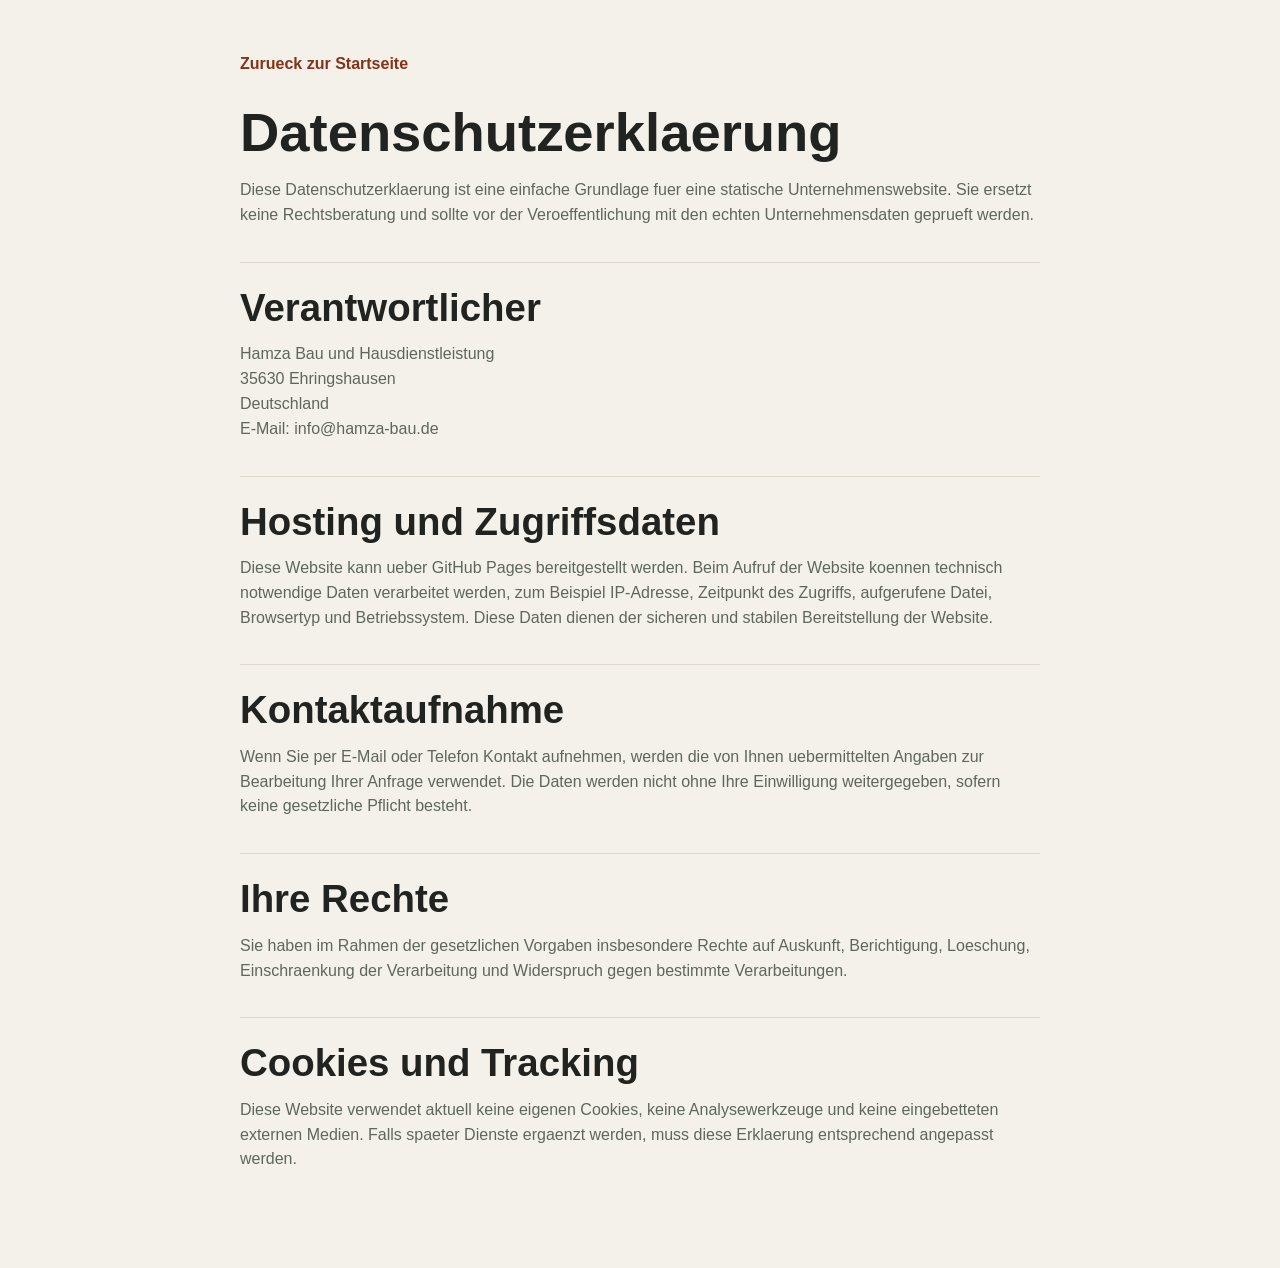
==== datenschutz.html @ 0fa2b040 "Build Hamza Bau website" ====
<!doctype html>
<html lang="de">
  <head>
    <meta charset="utf-8">
    <meta name="viewport" content="width=device-width, initial-scale=1">
    <title>Datenschutz | Hamza Bau und Hausdienstleistung</title>
    <link rel="stylesheet" href="styles.css">
  </head>
  <body>
    <main class="legal-page">
      <a class="back-link" href="index.html">Zurueck zur Startseite</a>
      <h1>Datenschutzerklaerung</h1>
      <p>
        Diese Datenschutzerklaerung ist eine einfache Grundlage fuer eine statische Unternehmenswebsite. Sie ersetzt
        keine Rechtsberatung und sollte vor der Veroeffentlichung mit den echten Unternehmensdaten geprueft werden.
      </p>

      <section>
        <h2>Verantwortlicher</h2>
        <p>
          Hamza Bau und Hausdienstleistung<br>
          35630 Ehringshausen<br>
          Deutschland<br>
          E-Mail: info@hamza-bau.de
        </p>
      </section>

      <section>
        <h2>Hosting und Zugriffsdaten</h2>
        <p>
          Diese Website kann ueber GitHub Pages bereitgestellt werden. Beim Aufruf der Website koennen technisch
          notwendige Daten verarbeitet werden, zum Beispiel IP-Adresse, Zeitpunkt des Zugriffs, aufgerufene Datei,
          Browsertyp und Betriebssystem. Diese Daten dienen der sicheren und stabilen Bereitstellung der Website.
        </p>
      </section>

      <section>
        <h2>Kontaktaufnahme</h2>
        <p>
          Wenn Sie per E-Mail oder Telefon Kontakt aufnehmen, werden die von Ihnen uebermittelten Angaben zur Bearbeitung
          Ihrer Anfrage verwendet. Die Daten werden nicht ohne Ihre Einwilligung weitergegeben, sofern keine gesetzliche
          Pflicht besteht.
        </p>
      </section>

      <section>
        <h2>Ihre Rechte</h2>
        <p>
          Sie haben im Rahmen der gesetzlichen Vorgaben insbesondere Rechte auf Auskunft, Berichtigung, Loeschung,
          Einschraenkung der Verarbeitung und Widerspruch gegen bestimmte Verarbeitungen.
        </p>
      </section>

      <section>
        <h2>Cookies und Tracking</h2>
        <p>
          Diese Website verwendet aktuell keine eigenen Cookies, keine Analysewerkzeuge und keine eingebetteten externen
          Medien. Falls spaeter Dienste ergaenzt werden, muss diese Erklaerung entsprechend angepasst werden.
        </p>
      </section>
    </main>
  </body>
</html>
---- styles.css ----
:root {
  color-scheme: light;
  --bg: #f4f1ea;
  --surface: #ffffff;
  --ink: #20231f;
  --muted: #5f665e;
  --line: #ddd7cc;
  --accent: #c1502e;
  --accent-dark: #853218;
  --forest: #2f5d50;
  --steel: #33424a;
  --sand: #e7dcc9;
  --shadow: 0 18px 44px rgba(32, 35, 31, 0.14);
}

* {
  box-sizing: border-box;
}

html {
  scroll-behavior: smooth;
}

body {
  margin: 0;
  background: var(--bg);
  color: var(--ink);
  font-family: Arial, Helvetica, sans-serif;
  line-height: 1.55;
}

a {
  color: inherit;
}

.topbar {
  position: sticky;
  top: 0;
  z-index: 10;
  display: flex;
  align-items: center;
  justify-content: space-between;
  gap: 24px;
  padding: 14px clamp(18px, 4vw, 56px);
  background: rgba(244, 241, 234, 0.94);
  border-bottom: 1px solid var(--line);
  backdrop-filter: blur(14px);
}

.brand {
  display: inline-flex;
  align-items: center;
  gap: 10px;
  font-weight: 800;
  text-decoration: none;
}

.brand-mark {
  display: inline-grid;
  width: 38px;
  height: 38px;
  place-items: center;
  border-radius: 8px;
  background: var(--steel);
  color: white;
  font-size: 0.86rem;
  letter-spacing: 0;
}

.nav {
  display: flex;
  flex-wrap: wrap;
  justify-content: flex-end;
  gap: 18px;
  color: var(--muted);
  font-size: 0.95rem;
}

.nav a,
.footer-links a,
.back-link {
  text-decoration: none;
}

.nav a:hover,
.footer-links a:hover,
.back-link:hover {
  color: var(--accent-dark);
}

.hero {
  position: relative;
  min-height: 78vh;
  display: grid;
  align-items: center;
  overflow: hidden;
  border-bottom: 1px solid var(--line);
}

.hero-image {
  position: absolute;
  inset: 0;
  width: 100%;
  height: 100%;
  object-fit: cover;
}

.hero::after {
  content: "";
  position: absolute;
  inset: 0;
  background:
    linear-gradient(90deg, rgba(244, 241, 234, 0.97) 0%, rgba(244, 241, 234, 0.86) 42%, rgba(244, 241, 234, 0.14) 100%),
    linear-gradient(0deg, rgba(32, 35, 31, 0.16), rgba(32, 35, 31, 0.02));
}

.hero-panel {
  position: relative;
  z-index: 1;
  width: min(720px, calc(100% - 36px));
  margin-left: clamp(18px, 6vw, 76px);
  padding: 48px 0;
}

.eyebrow {
  margin: 0 0 10px;
  color: var(--accent-dark);
  font-size: 0.78rem;
  font-weight: 800;
  letter-spacing: 0;
  text-transform: uppercase;
}

h1,
h2,
h3,
p {
  margin-top: 0;
}

h1 {
  margin-bottom: 18px;
  max-width: 11ch;
  font-size: clamp(2.55rem, 7vw, 5.15rem);
  line-height: 0.98;
  letter-spacing: 0;
}

h2 {
  margin-bottom: 14px;
  font-size: clamp(1.75rem, 3vw, 2.75rem);
  line-height: 1.08;
  letter-spacing: 0;
}

h3 {
  margin-bottom: 12px;
  font-size: 1.22rem;
  line-height: 1.2;
  letter-spacing: 0;
}

.hero-copy {
  max-width: 62ch;
  color: #3d453f;
  font-size: 1.08rem;
}

.hero-actions {
  display: flex;
  flex-wrap: wrap;
  gap: 12px;
  margin-top: 26px;
}

.button {
  display: inline-flex;
  align-items: center;
  justify-content: center;
  min-height: 46px;
  padding: 0 18px;
  border: 1px solid var(--steel);
  border-radius: 8px;
  font-weight: 800;
  text-decoration: none;
}

.button.primary {
  background: var(--steel);
  color: white;
}

.button.secondary {
  background: rgba(255, 255, 255, 0.74);
}

.button:hover {
  transform: translateY(-1px);
}

.trust-strip {
  display: grid;
  grid-template-columns: repeat(4, minmax(0, 1fr));
  gap: 1px;
  background: var(--line);
  border-bottom: 1px solid var(--line);
}

.trust-strip span {
  min-height: 70px;
  display: grid;
  place-items: center;
  padding: 14px;
  background: var(--surface);
  color: var(--steel);
  font-weight: 800;
  text-align: center;
}

.section {
  width: min(1120px, calc(100% - 36px));
  margin: 0 auto;
  padding: clamp(54px, 8vw, 92px) 0;
}

.intro {
  display: grid;
  grid-template-columns: minmax(0, 0.9fr) minmax(280px, 1fr);
  gap: clamp(24px, 6vw, 72px);
  align-items: start;
}

.intro > p,
.service-card p,
.local-box p,
.contact-content p,
.legal-page p,
.legal-page li {
  color: var(--muted);
}

.section-heading {
  margin-bottom: 26px;
}

.service-grid {
  display: grid;
  grid-template-columns: repeat(4, minmax(0, 1fr));
  gap: 16px;
}

.service-card {
  min-height: 310px;
  display: flex;
  flex-direction: column;
  padding: 24px;
  background: var(--surface);
  border: 1px solid var(--line);
  border-radius: 8px;
  box-shadow: 0 10px 24px rgba(32, 35, 31, 0.07);
}

.service-icon {
  width: 42px;
  height: 42px;
  display: inline-grid;
  place-items: center;
  margin-bottom: 22px;
  border-radius: 8px;
  background: #edf3ef;
  color: var(--forest);
  font-weight: 800;
}

.band {
  background: var(--steel);
  color: white;
}

.band-content {
  width: min(1120px, calc(100% - 36px));
  margin: 0 auto;
  padding: clamp(54px, 8vw, 92px) 0;
}

.band .eyebrow {
  color: #f0b49d;
}

.process-list {
  display: grid;
  grid-template-columns: repeat(3, minmax(0, 1fr));
  gap: 14px;
  margin-top: 26px;
}

.process-list article {
  min-height: 170px;
  padding: 22px;
  border: 1px solid rgba(255, 255, 255, 0.18);
  border-radius: 8px;
  background: rgba(255, 255, 255, 0.06);
}

.process-list p {
  margin: 10px 0 0;
  color: rgba(255, 255, 255, 0.78);
}

.locality {
  padding-bottom: clamp(36px, 6vw, 70px);
}

.local-box {
  padding: clamp(26px, 5vw, 46px);
  background: var(--sand);
  border: 1px solid #d4c4ad;
  border-radius: 8px;
}

.local-box p {
  max-width: 78ch;
  margin-bottom: 0;
}

.contact-section {
  background: #fbfaf6;
  border-top: 1px solid var(--line);
}

.contact-content {
  width: min(1120px, calc(100% - 36px));
  margin: 0 auto;
  padding: clamp(54px, 8vw, 92px) 0;
  display: grid;
  grid-template-columns: minmax(0, 1fr) minmax(300px, 420px);
  gap: clamp(26px, 6vw, 76px);
  align-items: start;
}

.contact-card {
  padding: 24px;
  background: var(--surface);
  border: 1px solid var(--line);
  border-radius: 8px;
  box-shadow: var(--shadow);
}

.contact-card p {
  margin-bottom: 12px;
}

.contact-card .button {
  width: 100%;
  margin-top: 10px;
}

.footer {
  display: flex;
  align-items: center;
  justify-content: space-between;
  gap: 20px;
  padding: 28px clamp(18px, 4vw, 56px);
  border-top: 1px solid var(--line);
  color: var(--muted);
}

.footer p {
  margin: 0;
}

.footer-links {
  display: flex;
  gap: 16px;
}

.legal-page {
  width: min(800px, calc(100% - 36px));
  margin: 0 auto;
  padding: 52px 0 80px;
}

.legal-page h1 {
  max-width: none;
  margin-top: 28px;
  font-size: clamp(2.2rem, 6vw, 3.4rem);
  line-height: 1.02;
}

.legal-page section {
  margin-top: 34px;
  padding-top: 24px;
  border-top: 1px solid var(--line);
}

.legal-page ul {
  padding-left: 20px;
}

.back-link {
  color: var(--accent-dark);
  font-weight: 800;
}

@media (max-width: 980px) {
  .service-grid {
    grid-template-columns: repeat(2, minmax(0, 1fr));
  }
}

@media (max-width: 820px) {
  .topbar {
    align-items: flex-start;
    flex-direction: column;
  }

  .nav {
    justify-content: flex-start;
  }

  .hero {
    min-height: 78vh;
  }

  .hero::after {
    background:
      linear-gradient(180deg, rgba(244, 241, 234, 0.98) 0%, rgba(244, 241, 234, 0.9) 58%, rgba(244, 241, 234, 0.28) 100%),
      linear-gradient(0deg, rgba(32, 35, 31, 0.18), rgba(32, 35, 31, 0.02));
  }

  h1 {
    max-width: 12ch;
  }

  .intro,
  .process-list,
  .contact-content {
    grid-template-columns: 1fr;
  }

  .trust-strip {
    grid-template-columns: repeat(2, minmax(0, 1fr));
  }

  .footer {
    align-items: flex-start;
    flex-direction: column;
  }
}

@media (max-width: 560px) {
  .service-grid,
  .trust-strip {
    grid-template-columns: 1fr;
  }

  .button {
    width: 100%;
  }

  .hero-panel {
    width: min(100% - 28px, 720px);
    margin-left: 14px;
  }
}
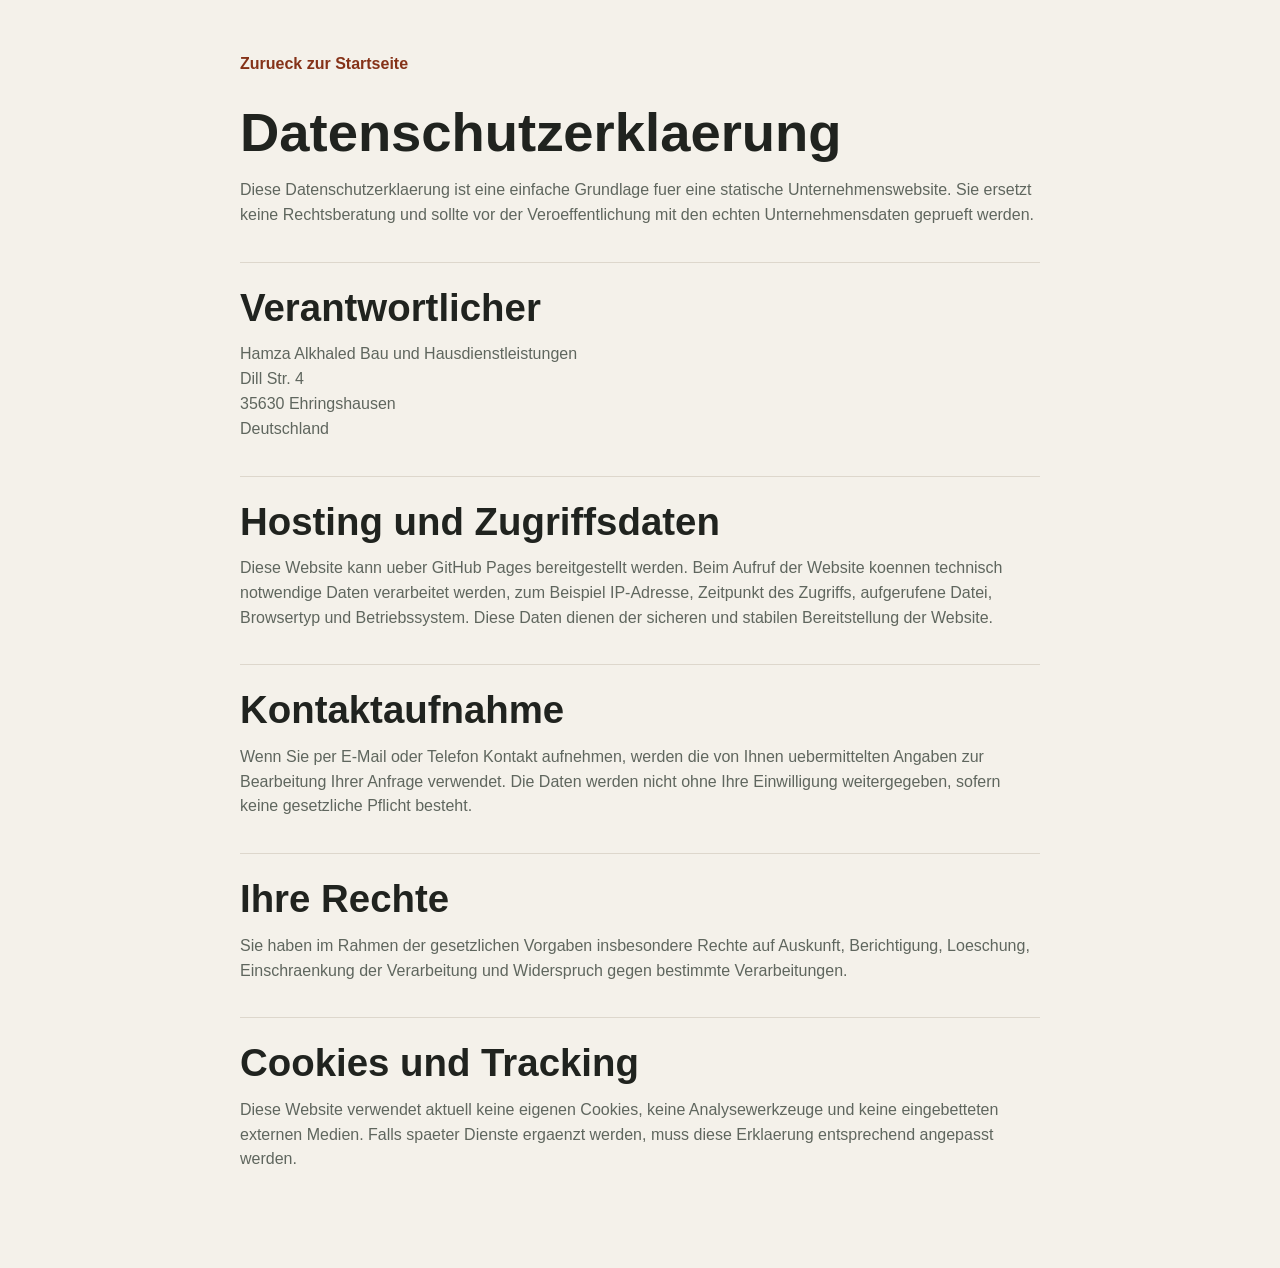
==== commit 0fce6c96: "Professionalize company website content" ====
--- a/datenschutz.html
+++ b/datenschutz.html
@@ -3,7 +3,7 @@
   <head>
     <meta charset="utf-8">
     <meta name="viewport" content="width=device-width, initial-scale=1">
-    <title>Datenschutz | Hamza Bau und Hausdienstleistung</title>
+    <title>Datenschutz | Hamza Alkhaled Bau und Hausdienstleistungen</title>
     <link rel="stylesheet" href="styles.css">
   </head>
   <body>
@@ -18,10 +18,10 @@
       <section>
         <h2>Verantwortlicher</h2>
         <p>
-          Hamza Bau und Hausdienstleistung<br>
+          Hamza Alkhaled Bau und Hausdienstleistungen<br>
+          Dill Str. 4<br>
           35630 Ehringshausen<br>
-          Deutschland<br>
-          E-Mail: info@hamza-bau.de
+          Deutschland
         </p>
       </section>
 
--- a/styles.css
+++ b/styles.css
@@ -231,6 +231,7 @@
 }
 
 .intro > p,
+.intro-copy p,
 .service-card p,
 .local-box p,
 .contact-content p,
@@ -239,6 +240,26 @@
   color: var(--muted);
 }
 
+.intro-copy p {
+  margin-bottom: 20px;
+}
+
+.proof-list {
+  display: flex;
+  flex-wrap: wrap;
+  gap: 8px;
+}
+
+.proof-list span {
+  padding: 7px 10px;
+  border: 1px solid var(--line);
+  border-radius: 8px;
+  background: var(--surface);
+  color: var(--steel);
+  font-size: 0.9rem;
+  font-weight: 800;
+}
+
 .section-heading {
   margin-bottom: 26px;
 }
@@ -283,15 +304,26 @@
   padding: clamp(54px, 8vw, 92px) 0;
 }
 
+.split-band {
+  display: grid;
+  grid-template-columns: minmax(0, 0.85fr) minmax(360px, 1.15fr);
+  gap: clamp(28px, 6vw, 72px);
+  align-items: start;
+}
+
 .band .eyebrow {
   color: #f0b49d;
 }
 
+.band-copy {
+  max-width: 58ch;
+  color: rgba(255, 255, 255, 0.78);
+}
+
 .process-list {
   display: grid;
   grid-template-columns: repeat(3, minmax(0, 1fr));
   gap: 14px;
-  margin-top: 26px;
 }
 
 .process-list article {
@@ -307,6 +339,43 @@
   color: rgba(255, 255, 255, 0.78);
 }
 
+.info-section {
+  padding-bottom: clamp(36px, 6vw, 70px);
+}
+
+.info-grid {
+  display: grid;
+  grid-template-columns: repeat(3, minmax(0, 1fr));
+  gap: 16px;
+}
+
+.hours-card,
+.notice-card {
+  min-height: 220px;
+  padding: 24px;
+  background: var(--surface);
+  border: 1px solid var(--line);
+  border-radius: 8px;
+  box-shadow: 0 10px 24px rgba(32, 35, 31, 0.07);
+}
+
+.notice-card {
+  background: #f2eee5;
+  border-color: #d4c4ad;
+}
+
+.hours-time {
+  margin-bottom: 14px;
+  color: var(--accent-dark);
+  font-size: 1.45rem;
+  font-weight: 800;
+}
+
+.hours-card p,
+.notice-card p {
+  color: var(--muted);
+}
+
 .locality {
   padding-bottom: clamp(36px, 6vw, 70px);
 }
@@ -348,6 +417,16 @@
 
 .contact-card p {
   margin-bottom: 12px;
+}
+
+.contact-divider {
+  height: 1px;
+  margin: 18px 0;
+  background: var(--line);
+}
+
+.small-note {
+  font-size: 0.93rem;
 }
 
 .contact-card .button {
@@ -433,7 +512,9 @@
   }
 
   .intro,
+  .split-band,
   .process-list,
+  .info-grid,
   .contact-content {
     grid-template-columns: 1fr;
   }
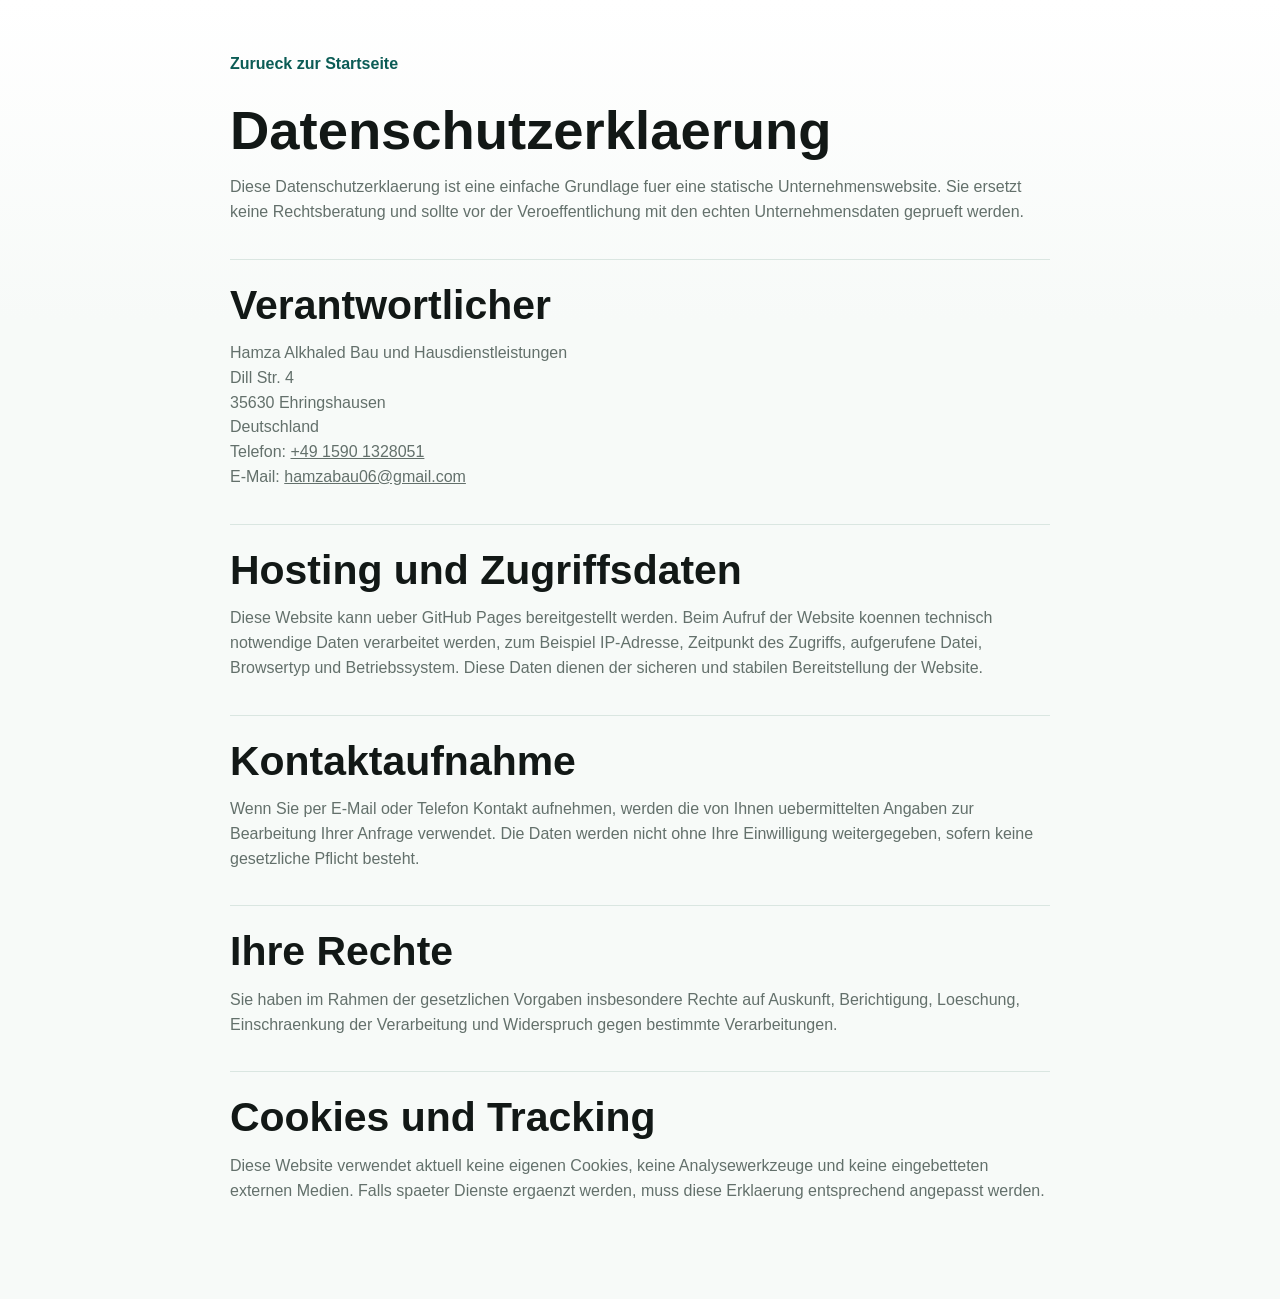
==== commit 3e7108bb: "Kontaktdaten auf Website ergaenzen" ====
--- a/datenschutz.html
+++ b/datenschutz.html
@@ -21,7 +21,9 @@
           Hamza Alkhaled Bau und Hausdienstleistungen<br>
           Dill Str. 4<br>
           35630 Ehringshausen<br>
-          Deutschland
+          Deutschland<br>
+          Telefon: <a href="tel:+4915901328051">+49 1590 1328051</a><br>
+          E-Mail: <a href="mailto:hamzabau06@gmail.com">hamzabau06@gmail.com</a>
         </p>
       </section>
 
--- a/styles.css
+++ b/styles.css
@@ -1,16 +1,18 @@
 :root {
   color-scheme: light;
-  --bg: #f4f1ea;
+  --bg: #f7faf8;
   --surface: #ffffff;
-  --ink: #20231f;
-  --muted: #5f665e;
-  --line: #ddd7cc;
-  --accent: #c1502e;
-  --accent-dark: #853218;
-  --forest: #2f5d50;
-  --steel: #33424a;
-  --sand: #e7dcc9;
-  --shadow: 0 18px 44px rgba(32, 35, 31, 0.14);
+  --soft: #eaf4ef;
+  --ink: #121816;
+  --muted: #63706b;
+  --line: #dae6e1;
+  --deep: #102f2a;
+  --teal: #0f766e;
+  --teal-dark: #0b5c55;
+  --gold: #e4a11b;
+  --gold-soft: #fff4d6;
+  --steel: #274c77;
+  --shadow: 0 20px 52px rgba(18, 24, 22, 0.13);
 }
 
 * {
@@ -23,10 +25,23 @@
 
 body {
   margin: 0;
-  background: var(--bg);
+  background:
+    linear-gradient(180deg, #ffffff 0%, var(--bg) 320px),
+    var(--bg);
   color: var(--ink);
-  font-family: Arial, Helvetica, sans-serif;
+  font-family: "Segoe UI", Arial, Helvetica, sans-serif;
   line-height: 1.55;
+}
+
+body.site-maintenance {
+  min-height: 100vh;
+  overflow: hidden;
+}
+
+body.site-maintenance .topbar,
+body.site-maintenance main,
+body.site-maintenance .footer {
+  display: none;
 }
 
 a {
@@ -41,60 +56,56 @@
   align-items: center;
   justify-content: space-between;
   gap: 24px;
-  padding: 14px clamp(18px, 4vw, 56px);
-  background: rgba(244, 241, 234, 0.94);
+  padding: 12px clamp(18px, 4vw, 58px);
+  background: rgba(255, 255, 255, 0.9);
   border-bottom: 1px solid var(--line);
-  backdrop-filter: blur(14px);
-}
-
-.brand {
-  display: inline-flex;
-  align-items: center;
-  gap: 10px;
-  font-weight: 800;
-  text-decoration: none;
-}
-
-.brand-mark {
-  display: inline-grid;
-  width: 38px;
-  height: 38px;
-  place-items: center;
-  border-radius: 8px;
-  background: var(--steel);
-  color: white;
-  font-size: 0.86rem;
-  letter-spacing: 0;
-}
-
-.nav {
-  display: flex;
-  flex-wrap: wrap;
-  justify-content: flex-end;
-  gap: 18px;
-  color: var(--muted);
-  font-size: 0.95rem;
-}
-
+  backdrop-filter: blur(16px);
+  box-shadow: 0 10px 30px rgba(18, 24, 22, 0.05);
+}
+
+.brand,
 .nav a,
 .footer-links a,
 .back-link {
   text-decoration: none;
 }
 
-.nav a:hover,
-.footer-links a:hover,
-.back-link:hover {
-  color: var(--accent-dark);
+.brand {
+  display: inline-flex;
+  align-items: center;
+}
+
+.brand-logo {
+  width: clamp(172px, 18vw, 238px);
+  display: block;
+}
+
+.nav {
+  display: flex;
+  flex-wrap: wrap;
+  justify-content: flex-end;
+  gap: 6px;
+}
+
+.nav a {
+  padding: 9px 11px;
+  border-radius: 8px;
+  color: #3f4a46;
+  font-size: 0.94rem;
+  font-weight: 800;
+}
+
+.nav a:hover {
+  background: var(--soft);
+  color: var(--teal-dark);
 }
 
 .hero {
   position: relative;
-  min-height: 78vh;
+  min-height: 82vh;
   display: grid;
   align-items: center;
   overflow: hidden;
-  border-bottom: 1px solid var(--line);
 }
 
 .hero-image {
@@ -110,23 +121,31 @@
   position: absolute;
   inset: 0;
   background:
-    linear-gradient(90deg, rgba(244, 241, 234, 0.97) 0%, rgba(244, 241, 234, 0.86) 42%, rgba(244, 241, 234, 0.14) 100%),
-    linear-gradient(0deg, rgba(32, 35, 31, 0.16), rgba(32, 35, 31, 0.02));
-}
-
-.hero-panel {
+    linear-gradient(90deg, rgba(247, 250, 248, 0.98) 0%, rgba(247, 250, 248, 0.9) 43%, rgba(247, 250, 248, 0.18) 100%),
+    linear-gradient(0deg, rgba(16, 47, 42, 0.16), rgba(16, 47, 42, 0.04));
+}
+
+.hero-content {
   position: relative;
   z-index: 1;
-  width: min(720px, calc(100% - 36px));
-  margin-left: clamp(18px, 6vw, 76px);
-  padding: 48px 0;
+  width: min(1180px, calc(100% - 36px));
+  margin: 0 auto;
+  display: grid;
+  grid-template-columns: minmax(0, 1.05fr) minmax(300px, 420px);
+  gap: clamp(26px, 5vw, 70px);
+  align-items: center;
+  padding: 58px 0;
+}
+
+.hero-panel {
+  max-width: 740px;
 }
 
 .eyebrow {
-  margin: 0 0 10px;
-  color: var(--accent-dark);
+  margin: 0 0 12px;
+  color: var(--teal-dark);
   font-size: 0.78rem;
-  font-weight: 800;
+  font-weight: 900;
   letter-spacing: 0;
   text-transform: uppercase;
 }
@@ -139,30 +158,39 @@
 }
 
 h1 {
+  max-width: 9ch;
   margin-bottom: 18px;
-  max-width: 11ch;
-  font-size: clamp(2.55rem, 7vw, 5.15rem);
-  line-height: 0.98;
+  font-size: clamp(2.65rem, 7vw, 5.45rem);
+  line-height: 0.96;
   letter-spacing: 0;
+}
+
+.hero-lead {
+  max-width: 680px;
+  margin-bottom: 12px;
+  color: var(--deep);
+  font-size: clamp(1.25rem, 2.3vw, 1.85rem);
+  font-weight: 900;
+  line-height: 1.18;
 }
 
 h2 {
   margin-bottom: 14px;
-  font-size: clamp(1.75rem, 3vw, 2.75rem);
-  line-height: 1.08;
+  font-size: clamp(1.75rem, 3.2vw, 3rem);
+  line-height: 1.06;
   letter-spacing: 0;
 }
 
 h3 {
-  margin-bottom: 12px;
-  font-size: 1.22rem;
-  line-height: 1.2;
+  margin-bottom: 10px;
+  font-size: 1.18rem;
+  line-height: 1.22;
   letter-spacing: 0;
 }
 
 .hero-copy {
-  max-width: 62ch;
-  color: #3d453f;
+  max-width: 64ch;
+  color: #3f4a46;
   font-size: 1.08rem;
 }
 
@@ -170,32 +198,87 @@
   display: flex;
   flex-wrap: wrap;
   gap: 12px;
-  margin-top: 26px;
+  margin-top: 28px;
 }
 
 .button {
+  min-height: 48px;
   display: inline-flex;
   align-items: center;
   justify-content: center;
-  min-height: 46px;
   padding: 0 18px;
-  border: 1px solid var(--steel);
-  border-radius: 8px;
+  border: 1px solid var(--deep);
+  border-radius: 8px;
+  font-weight: 900;
+  text-decoration: none;
+}
+
+.button.primary {
+  background: linear-gradient(135deg, var(--deep), var(--teal-dark));
+  color: white;
+}
+
+.button.secondary {
+  background: rgba(255, 255, 255, 0.82);
+  color: var(--deep);
+}
+
+.hero-card,
+.contact-card,
+.maintenance-card {
+  border: 1px solid rgba(18, 24, 22, 0.12);
+  border-radius: 8px;
+  background: rgba(255, 255, 255, 0.94);
+  box-shadow: var(--shadow);
+}
+
+.hero-card {
+  padding: 22px;
+  border-top: 5px solid var(--gold);
+}
+
+.hero-card img {
+  width: min(220px, 100%);
+  display: block;
+  margin-bottom: 20px;
+}
+
+.quick-row {
+  display: grid;
+  gap: 4px;
+  padding: 16px 0;
+  border-top: 1px solid var(--line);
+}
+
+.quick-row span {
+  color: var(--muted);
+  font-size: 0.86rem;
   font-weight: 800;
+  text-transform: uppercase;
+}
+
+.quick-row strong {
+  color: var(--deep);
+  line-height: 1.35;
+}
+
+.quick-row a {
+  color: var(--deep);
+  font-weight: 900;
   text-decoration: none;
 }
 
-.button.primary {
-  background: var(--steel);
-  color: white;
-}
-
-.button.secondary {
-  background: rgba(255, 255, 255, 0.74);
-}
-
-.button:hover {
-  transform: translateY(-1px);
+.quick-row a:hover {
+  color: var(--teal-dark);
+}
+
+.hero-card p {
+  margin: 14px 0 0;
+  padding: 12px;
+  border-radius: 8px;
+  background: var(--soft);
+  color: var(--teal-dark);
+  font-weight: 800;
 }
 
 .trust-strip {
@@ -203,216 +286,290 @@
   grid-template-columns: repeat(4, minmax(0, 1fr));
   gap: 1px;
   background: var(--line);
-  border-bottom: 1px solid var(--line);
+  border-block: 1px solid var(--line);
 }
 
 .trust-strip span {
-  min-height: 70px;
-  display: grid;
-  place-items: center;
+  min-height: 74px;
+  display: flex;
+  align-items: center;
+  justify-content: center;
+  gap: 10px;
   padding: 14px;
-  background: var(--surface);
-  color: var(--steel);
-  font-weight: 800;
+  background: white;
+  color: var(--deep);
+  font-weight: 900;
   text-align: center;
 }
 
+.trust-strip span::before {
+  content: "";
+  width: 10px;
+  height: 10px;
+  flex: 0 0 auto;
+  border-radius: 50%;
+  background: var(--gold);
+}
+
 .section {
-  width: min(1120px, calc(100% - 36px));
+  width: min(1180px, calc(100% - 36px));
   margin: 0 auto;
-  padding: clamp(54px, 8vw, 92px) 0;
-}
-
-.intro {
-  display: grid;
-  grid-template-columns: minmax(0, 0.9fr) minmax(280px, 1fr);
-  gap: clamp(24px, 6vw, 72px);
-  align-items: start;
-}
-
-.intro > p,
-.intro-copy p,
+  padding: clamp(58px, 8vw, 100px) 0;
+}
+
+.section-heading {
+  max-width: 820px;
+  margin-bottom: 30px;
+}
+
+.section-heading > p,
+.intro-text p,
 .service-card p,
-.local-box p,
+.feature-content p,
+.timeline-grid p,
 .contact-content p,
 .legal-page p,
 .legal-page li {
   color: var(--muted);
 }
 
-.intro-copy p {
-  margin-bottom: 20px;
-}
-
-.proof-list {
-  display: flex;
-  flex-wrap: wrap;
-  gap: 8px;
-}
-
-.proof-list span {
-  padding: 7px 10px;
+.intro-panel {
+  display: grid;
+  grid-template-columns: minmax(0, 0.95fr) minmax(360px, 1.1fr);
+  gap: clamp(28px, 6vw, 76px);
+  align-items: start;
+}
+
+.method-grid {
+  display: grid;
+  grid-template-columns: repeat(3, minmax(0, 1fr));
+  gap: 14px;
+}
+
+.method-grid article,
+.timeline-grid article,
+.hours-grid article {
+  padding: 22px;
   border: 1px solid var(--line);
   border-radius: 8px;
-  background: var(--surface);
-  color: var(--steel);
-  font-size: 0.9rem;
-  font-weight: 800;
-}
-
-.section-heading {
-  margin-bottom: 26px;
-}
-
-.service-grid {
-  display: grid;
-  grid-template-columns: repeat(4, minmax(0, 1fr));
-  gap: 16px;
-}
-
-.service-card {
-  min-height: 310px;
-  display: flex;
-  flex-direction: column;
-  padding: 24px;
-  background: var(--surface);
-  border: 1px solid var(--line);
-  border-radius: 8px;
-  box-shadow: 0 10px 24px rgba(32, 35, 31, 0.07);
-}
-
-.service-icon {
-  width: 42px;
-  height: 42px;
+  background: white;
+  box-shadow: 0 10px 26px rgba(18, 24, 22, 0.06);
+}
+
+.method-grid article,
+.hours-grid article {
+  border-top: 4px solid var(--teal);
+}
+
+.method-grid span,
+.timeline-grid span {
+  width: 38px;
+  height: 38px;
   display: inline-grid;
   place-items: center;
-  margin-bottom: 22px;
-  border-radius: 8px;
-  background: #edf3ef;
-  color: var(--forest);
+  margin-bottom: 18px;
+  border-radius: 8px;
+  background: var(--deep);
+  color: white;
+  font-weight: 900;
+}
+
+.method-grid strong {
+  display: block;
+  margin-bottom: 8px;
+  color: var(--deep);
+}
+
+.method-grid p,
+.timeline-grid p {
+  margin-bottom: 0;
+}
+
+.service-grid {
+  display: grid;
+  grid-template-columns: repeat(auto-fit, minmax(252px, 1fr));
+  gap: 18px;
+}
+
+.service-card {
+  position: relative;
+  min-height: 500px;
+  overflow: hidden;
+  border: 1px solid var(--line);
+  border-radius: 8px;
+  background: white;
+  box-shadow: 0 12px 30px rgba(18, 24, 22, 0.08);
+}
+
+.service-card::after {
+  content: "";
+  position: absolute;
+  top: 0;
+  right: 0;
+  left: 0;
+  height: 5px;
+  background: var(--teal);
+}
+
+.service-card img {
+  width: 100%;
+  aspect-ratio: 4 / 3;
+  display: block;
+  object-fit: cover;
+}
+
+.service-body {
+  display: flex;
+  min-height: 260px;
+  flex-direction: column;
+  padding: 22px;
+}
+
+.service-number {
+  width: fit-content;
+  margin-bottom: 16px;
+  padding: 6px 10px;
+  border-radius: 8px;
+  background: var(--soft);
+  color: var(--teal-dark);
+  font-weight: 900;
+}
+
+.highlight-card {
+  border-color: rgba(15, 118, 110, 0.34);
+  box-shadow: 0 18px 42px rgba(15, 118, 110, 0.15);
+}
+
+.highlight-card::after {
+  background: var(--gold);
+}
+
+.tag-row {
+  display: flex;
+  flex-wrap: wrap;
+  gap: 7px;
+  margin-top: auto;
+  padding-top: 18px;
+}
+
+.tag-row span {
+  padding: 6px 8px;
+  border-radius: 8px;
+  background: #f1f6f4;
+  color: #45524d;
+  font-size: 0.82rem;
   font-weight: 800;
 }
 
-.band {
-  background: var(--steel);
+.feature-band {
+  background: var(--deep);
   color: white;
 }
 
-.band-content {
-  width: min(1120px, calc(100% - 36px));
+.feature-content {
+  width: min(1180px, calc(100% - 36px));
   margin: 0 auto;
-  padding: clamp(54px, 8vw, 92px) 0;
-}
-
-.split-band {
-  display: grid;
-  grid-template-columns: minmax(0, 0.85fr) minmax(360px, 1.15fr);
-  gap: clamp(28px, 6vw, 72px);
-  align-items: start;
-}
-
-.band .eyebrow {
-  color: #f0b49d;
-}
-
-.band-copy {
-  max-width: 58ch;
-  color: rgba(255, 255, 255, 0.78);
-}
-
-.process-list {
-  display: grid;
-  grid-template-columns: repeat(3, minmax(0, 1fr));
+  display: grid;
+  grid-template-columns: minmax(0, 0.92fr) minmax(340px, 1fr);
+  gap: clamp(28px, 6vw, 76px);
+  align-items: center;
+  padding: clamp(58px, 8vw, 96px) 0;
+}
+
+.feature-band .eyebrow {
+  color: var(--gold);
+}
+
+.feature-content p {
+  color: rgba(255, 255, 255, 0.76);
+}
+
+.feature-list {
+  display: grid;
+  gap: 10px;
+}
+
+.feature-stack {
+  display: grid;
   gap: 14px;
 }
 
-.process-list article {
-  min-height: 170px;
-  padding: 22px;
+.feature-stack img {
+  width: 100%;
+  aspect-ratio: 16 / 9;
+  display: block;
+  object-fit: cover;
   border: 1px solid rgba(255, 255, 255, 0.18);
   border-radius: 8px;
-  background: rgba(255, 255, 255, 0.06);
-}
-
-.process-list p {
-  margin: 10px 0 0;
-  color: rgba(255, 255, 255, 0.78);
-}
-
-.info-section {
-  padding-bottom: clamp(36px, 6vw, 70px);
-}
-
-.info-grid {
+  box-shadow: 0 18px 42px rgba(0, 0, 0, 0.22);
+}
+
+.feature-list span {
+  padding: 16px 18px;
+  border: 1px solid rgba(255, 255, 255, 0.16);
+  border-radius: 8px;
+  background: rgba(255, 255, 255, 0.08);
+  font-weight: 800;
+}
+
+.timeline-grid,
+.hours-grid {
   display: grid;
   grid-template-columns: repeat(3, minmax(0, 1fr));
   gap: 16px;
 }
 
-.hours-card,
-.notice-card {
-  min-height: 220px;
-  padding: 24px;
-  background: var(--surface);
-  border: 1px solid var(--line);
-  border-radius: 8px;
-  box-shadow: 0 10px 24px rgba(32, 35, 31, 0.07);
-}
-
-.notice-card {
-  background: #f2eee5;
-  border-color: #d4c4ad;
-}
-
-.hours-time {
-  margin-bottom: 14px;
-  color: var(--accent-dark);
-  font-size: 1.45rem;
-  font-weight: 800;
-}
-
-.hours-card p,
-.notice-card p {
-  color: var(--muted);
-}
-
-.locality {
-  padding-bottom: clamp(36px, 6vw, 70px);
-}
-
-.local-box {
-  padding: clamp(26px, 5vw, 46px);
-  background: var(--sand);
-  border: 1px solid #d4c4ad;
-  border-radius: 8px;
-}
-
-.local-box p {
-  max-width: 78ch;
-  margin-bottom: 0;
+.timeline-grid h3 {
+  color: var(--deep);
+}
+
+.info-section {
+  padding-top: 0;
+}
+
+.hours-grid article {
+  min-height: 170px;
+}
+
+.hours-grid span {
+  display: block;
+  margin-bottom: 12px;
+  color: var(--teal-dark);
+  font-size: 0.82rem;
+  font-weight: 900;
+  text-transform: uppercase;
+}
+
+.hours-grid strong {
+  color: var(--deep);
+  font-size: 1.35rem;
+  line-height: 1.18;
 }
 
 .contact-section {
-  background: #fbfaf6;
+  background: #ffffff;
   border-top: 1px solid var(--line);
 }
 
 .contact-content {
-  width: min(1120px, calc(100% - 36px));
+  width: min(1180px, calc(100% - 36px));
   margin: 0 auto;
-  padding: clamp(54px, 8vw, 92px) 0;
-  display: grid;
-  grid-template-columns: minmax(0, 1fr) minmax(300px, 420px);
-  gap: clamp(26px, 6vw, 76px);
+  display: grid;
+  grid-template-columns: minmax(0, 1fr) minmax(320px, 450px);
+  gap: clamp(28px, 6vw, 82px);
   align-items: start;
+  padding: clamp(58px, 8vw, 96px) 0;
 }
 
 .contact-card {
   padding: 24px;
-  background: var(--surface);
-  border: 1px solid var(--line);
-  border-radius: 8px;
-  box-shadow: var(--shadow);
+}
+
+.contact-logo,
+.maintenance-logo {
+  width: min(230px, 100%);
+  display: block;
+  margin-bottom: 22px;
 }
 
 .contact-card p {
@@ -425,21 +582,43 @@
   background: var(--line);
 }
 
+.contact-actions,
+.maintenance-contact {
+  display: grid;
+  gap: 9px;
+}
+
+.contact-actions a,
+.maintenance-contact a {
+  min-height: 44px;
+  display: flex;
+  align-items: center;
+  padding: 10px 12px;
+  border: 1px solid var(--line);
+  border-radius: 8px;
+  background: var(--soft);
+  color: var(--deep);
+  font-weight: 900;
+  text-decoration: none;
+  overflow-wrap: anywhere;
+}
+
+.contact-actions a:hover,
+.maintenance-contact a:hover {
+  border-color: rgba(15, 118, 110, 0.34);
+  color: var(--teal-dark);
+}
+
 .small-note {
   font-size: 0.93rem;
 }
 
-.contact-card .button {
-  width: 100%;
-  margin-top: 10px;
-}
-
 .footer {
   display: flex;
   align-items: center;
   justify-content: space-between;
   gap: 20px;
-  padding: 28px clamp(18px, 4vw, 56px);
+  padding: 28px clamp(18px, 4vw, 58px);
   border-top: 1px solid var(--line);
   color: var(--muted);
 }
@@ -453,8 +632,57 @@
   gap: 16px;
 }
 
+.maintenance-screen {
+  min-height: 100vh;
+  display: none;
+  place-items: center;
+  padding: 28px;
+  background:
+    linear-gradient(90deg, rgba(246, 248, 246, 0.95), rgba(246, 248, 246, 0.72)),
+    url("assets/hamza-bau-hero.png") center / cover;
+}
+
+body.site-maintenance .maintenance-screen {
+  display: grid;
+}
+
+.maintenance-card {
+  width: min(620px, 100%);
+  padding: clamp(28px, 6vw, 48px);
+}
+
+.maintenance-card h1 {
+  max-width: 12ch;
+  margin-bottom: 18px;
+  font-size: clamp(2.25rem, 6vw, 4.2rem);
+}
+
+.maintenance-hours {
+  display: grid;
+  gap: 8px;
+  margin: 24px 0 18px;
+}
+
+.maintenance-contact {
+  margin-bottom: 18px;
+}
+
+.maintenance-hours span {
+  padding: 11px 12px;
+  border-radius: 8px;
+  background: var(--soft);
+  color: var(--teal-dark);
+  font-weight: 900;
+}
+
+.maintenance-address {
+  margin-bottom: 0;
+  color: var(--deep);
+  font-weight: 900;
+}
+
 .legal-page {
-  width: min(800px, calc(100% - 36px));
+  width: min(820px, calc(100% - 36px));
   margin: 0 auto;
   padding: 52px 0 80px;
 }
@@ -463,7 +691,6 @@
   max-width: none;
   margin-top: 28px;
   font-size: clamp(2.2rem, 6vw, 3.4rem);
-  line-height: 1.02;
 }
 
 .legal-page section {
@@ -477,17 +704,21 @@
 }
 
 .back-link {
-  color: var(--accent-dark);
-  font-weight: 800;
-}
-
-@media (max-width: 980px) {
+  color: var(--teal-dark);
+  font-weight: 900;
+}
+
+@media (max-width: 1080px) {
   .service-grid {
     grid-template-columns: repeat(2, minmax(0, 1fr));
   }
-}
-
-@media (max-width: 820px) {
+
+  .method-grid {
+    grid-template-columns: 1fr;
+  }
+}
+
+@media (max-width: 860px) {
   .topbar {
     align-items: flex-start;
     flex-direction: column;
@@ -498,25 +729,26 @@
   }
 
   .hero {
-    min-height: 78vh;
+    min-height: auto;
   }
 
   .hero::after {
     background:
-      linear-gradient(180deg, rgba(244, 241, 234, 0.98) 0%, rgba(244, 241, 234, 0.9) 58%, rgba(244, 241, 234, 0.28) 100%),
-      linear-gradient(0deg, rgba(32, 35, 31, 0.18), rgba(32, 35, 31, 0.02));
+      linear-gradient(180deg, rgba(246, 248, 246, 0.99) 0%, rgba(246, 248, 246, 0.92) 58%, rgba(246, 248, 246, 0.35) 100%),
+      linear-gradient(0deg, rgba(18, 24, 22, 0.12), rgba(18, 24, 22, 0.04));
+  }
+
+  .hero-content,
+  .intro-panel,
+  .feature-content,
+  .contact-content,
+  .timeline-grid,
+  .hours-grid {
+    grid-template-columns: 1fr;
   }
 
   h1 {
     max-width: 12ch;
-  }
-
-  .intro,
-  .split-band,
-  .process-list,
-  .info-grid,
-  .contact-content {
-    grid-template-columns: 1fr;
   }
 
   .trust-strip {
@@ -539,8 +771,8 @@
     width: 100%;
   }
 
-  .hero-panel {
-    width: min(100% - 28px, 720px);
-    margin-left: 14px;
-  }
-}
+  .hero-card,
+  .contact-card {
+    padding: 20px;
+  }
+}
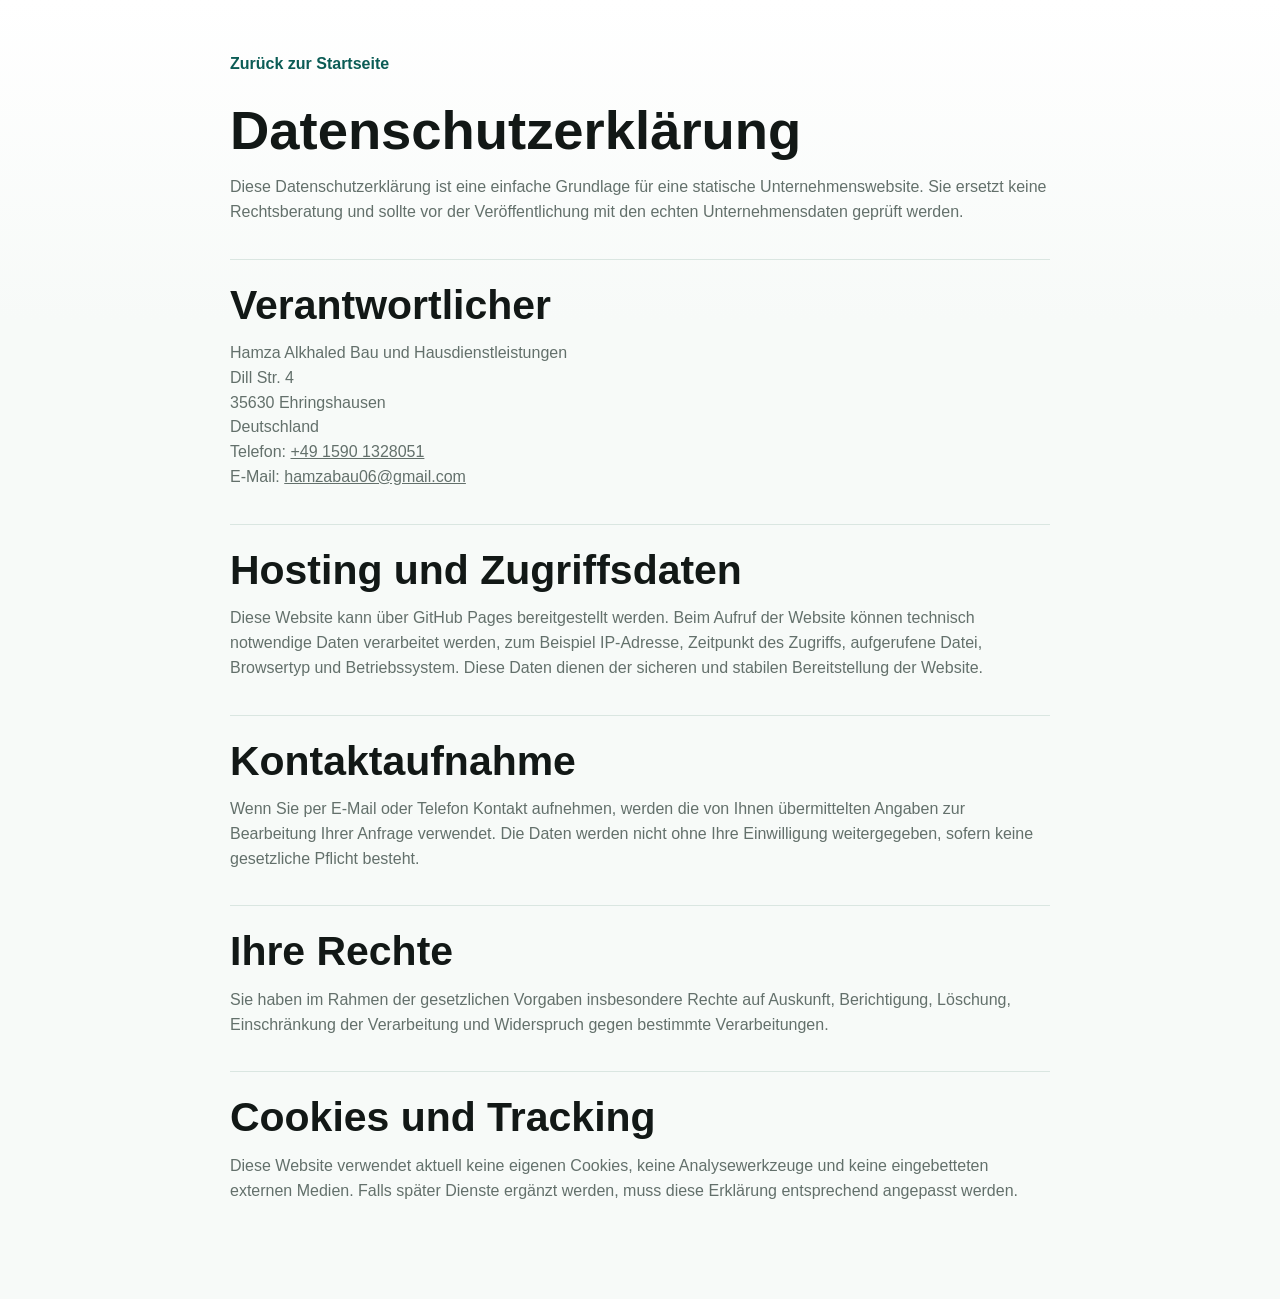
==== commit 2ba0dfbb: "Umlaute und Downloadbereich ergaenzen" ====
--- a/datenschutz.html
+++ b/datenschutz.html
@@ -8,11 +8,11 @@
   </head>
   <body>
     <main class="legal-page">
-      <a class="back-link" href="index.html">Zurueck zur Startseite</a>
-      <h1>Datenschutzerklaerung</h1>
+      <a class="back-link" href="index.html">Zurück zur Startseite</a>
+      <h1>Datenschutzerklärung</h1>
       <p>
-        Diese Datenschutzerklaerung ist eine einfache Grundlage fuer eine statische Unternehmenswebsite. Sie ersetzt
-        keine Rechtsberatung und sollte vor der Veroeffentlichung mit den echten Unternehmensdaten geprueft werden.
+        Diese Datenschutzerklärung ist eine einfache Grundlage für eine statische Unternehmenswebsite. Sie ersetzt
+        keine Rechtsberatung und sollte vor der Veröffentlichung mit den echten Unternehmensdaten geprüft werden.
       </p>
 
       <section>
@@ -30,7 +30,7 @@
       <section>
         <h2>Hosting und Zugriffsdaten</h2>
         <p>
-          Diese Website kann ueber GitHub Pages bereitgestellt werden. Beim Aufruf der Website koennen technisch
+          Diese Website kann über GitHub Pages bereitgestellt werden. Beim Aufruf der Website können technisch
           notwendige Daten verarbeitet werden, zum Beispiel IP-Adresse, Zeitpunkt des Zugriffs, aufgerufene Datei,
           Browsertyp und Betriebssystem. Diese Daten dienen der sicheren und stabilen Bereitstellung der Website.
         </p>
@@ -39,7 +39,7 @@
       <section>
         <h2>Kontaktaufnahme</h2>
         <p>
-          Wenn Sie per E-Mail oder Telefon Kontakt aufnehmen, werden die von Ihnen uebermittelten Angaben zur Bearbeitung
+          Wenn Sie per E-Mail oder Telefon Kontakt aufnehmen, werden die von Ihnen übermittelten Angaben zur Bearbeitung
           Ihrer Anfrage verwendet. Die Daten werden nicht ohne Ihre Einwilligung weitergegeben, sofern keine gesetzliche
           Pflicht besteht.
         </p>
@@ -48,8 +48,8 @@
       <section>
         <h2>Ihre Rechte</h2>
         <p>
-          Sie haben im Rahmen der gesetzlichen Vorgaben insbesondere Rechte auf Auskunft, Berichtigung, Loeschung,
-          Einschraenkung der Verarbeitung und Widerspruch gegen bestimmte Verarbeitungen.
+          Sie haben im Rahmen der gesetzlichen Vorgaben insbesondere Rechte auf Auskunft, Berichtigung, Löschung,
+          Einschränkung der Verarbeitung und Widerspruch gegen bestimmte Verarbeitungen.
         </p>
       </section>
 
@@ -57,7 +57,7 @@
         <h2>Cookies und Tracking</h2>
         <p>
           Diese Website verwendet aktuell keine eigenen Cookies, keine Analysewerkzeuge und keine eingebetteten externen
-          Medien. Falls spaeter Dienste ergaenzt werden, muss diese Erklaerung entsprechend angepasst werden.
+          Medien. Falls später Dienste ergänzt werden, muss diese Erklärung entsprechend angepasst werden.
         </p>
       </section>
     </main>
--- a/styles.css
+++ b/styles.css
@@ -76,7 +76,7 @@
 }
 
 .brand-logo {
-  width: clamp(172px, 18vw, 238px);
+  width: clamp(220px, 24vw, 314px);
   display: block;
 }
 
@@ -238,7 +238,7 @@
 }
 
 .hero-card img {
-  width: min(220px, 100%);
+  width: min(290px, 100%);
   display: block;
   margin-bottom: 20px;
 }
@@ -546,6 +546,55 @@
   line-height: 1.18;
 }
 
+.download-section {
+  padding-top: 0;
+}
+
+.download-grid {
+  display: grid;
+  grid-template-columns: repeat(2, minmax(0, 1fr));
+  gap: 18px;
+}
+
+.download-card {
+  min-height: 300px;
+  display: flex;
+  flex-direction: column;
+  align-items: flex-start;
+  padding: clamp(24px, 4vw, 34px);
+  border: 1px solid var(--line);
+  border-top: 5px solid var(--gold);
+  border-radius: 8px;
+  background:
+    linear-gradient(145deg, rgba(234, 244, 239, 0.88), rgba(255, 255, 255, 0.92)),
+    #ffffff;
+  box-shadow: 0 14px 34px rgba(18, 24, 22, 0.08);
+}
+
+.download-card:nth-child(2) {
+  border-top-color: var(--teal);
+}
+
+.download-card > span {
+  width: 48px;
+  height: 48px;
+  display: inline-grid;
+  place-items: center;
+  margin-bottom: 22px;
+  border-radius: 8px;
+  background: var(--deep);
+  color: white;
+  font-weight: 900;
+}
+
+.download-card p {
+  color: var(--muted);
+}
+
+.download-card .button {
+  margin-top: auto;
+}
+
 .contact-section {
   background: #ffffff;
   border-top: 1px solid var(--line);
@@ -567,7 +616,7 @@
 
 .contact-logo,
 .maintenance-logo {
-  width: min(230px, 100%);
+  width: min(300px, 100%);
   display: block;
   margin-bottom: 22px;
 }
@@ -743,7 +792,8 @@
   .feature-content,
   .contact-content,
   .timeline-grid,
-  .hours-grid {
+  .hours-grid,
+  .download-grid {
     grid-template-columns: 1fr;
   }
 
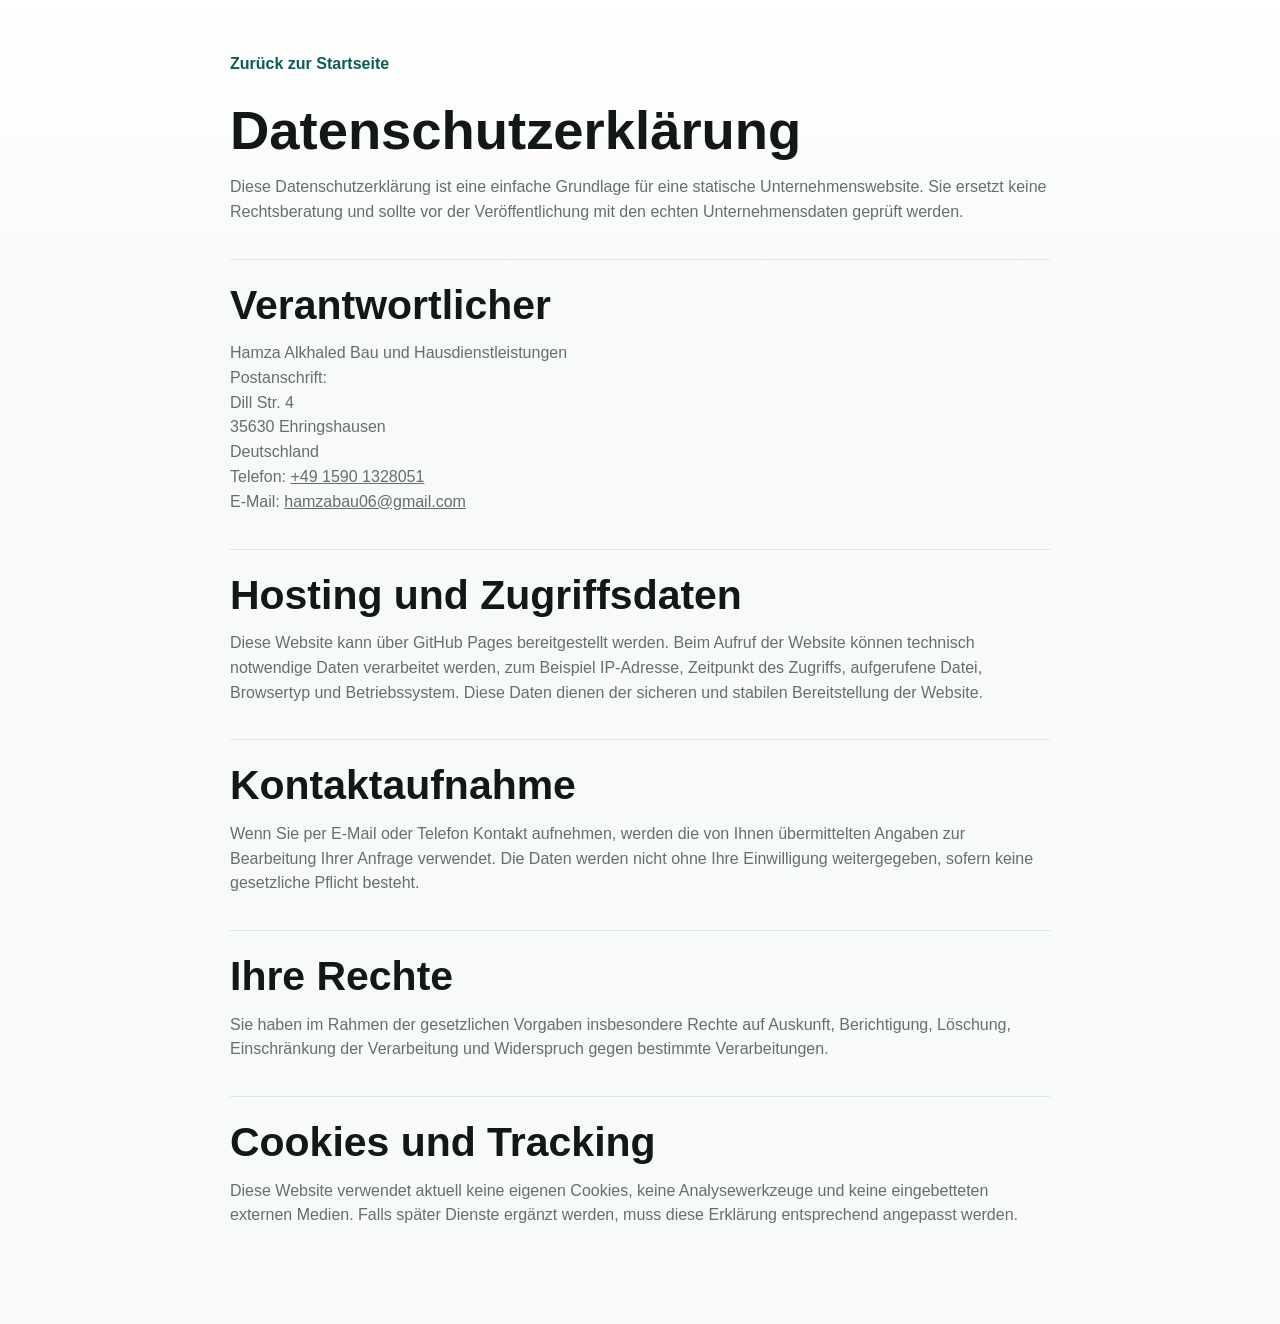
==== commit b1e5c285: "Adresse als Postanschrift kennzeichnen" ====
--- a/datenschutz.html
+++ b/datenschutz.html
@@ -19,6 +19,7 @@
         <h2>Verantwortlicher</h2>
         <p>
           Hamza Alkhaled Bau und Hausdienstleistungen<br>
+          Postanschrift:<br>
           Dill Str. 4<br>
           35630 Ehringshausen<br>
           Deutschland<br>
--- a/styles.css
+++ b/styles.css
@@ -25,6 +25,7 @@
 
 body {
   margin: 0;
+  padding-bottom: 0;
   background:
     linear-gradient(180deg, #ffffff 0%, var(--bg) 320px),
     var(--bg);
@@ -201,6 +202,23 @@
   margin-top: 28px;
 }
 
+.hero-proof {
+  display: flex;
+  flex-wrap: wrap;
+  gap: 8px;
+  margin-top: 18px;
+}
+
+.hero-proof span {
+  padding: 7px 10px;
+  border: 1px solid rgba(16, 47, 42, 0.16);
+  border-radius: 8px;
+  background: rgba(255, 255, 255, 0.72);
+  color: var(--deep);
+  font-size: 0.84rem;
+  font-weight: 900;
+}
+
 .button {
   min-height: 48px;
   display: inline-flex;
@@ -309,6 +327,78 @@
   flex: 0 0 auto;
   border-radius: 50%;
   background: var(--gold);
+}
+
+.spotlight-strip {
+  width: min(1180px, calc(100% - 36px));
+  margin: clamp(34px, 5vw, 68px) auto 0;
+  position: relative;
+  z-index: 2;
+  display: grid;
+  grid-template-columns: repeat(3, minmax(0, 1fr));
+  gap: 18px;
+}
+
+.spotlight-strip div {
+  position: relative;
+  min-height: 164px;
+  overflow: hidden;
+  padding: 26px;
+  border: 1px solid rgba(16, 47, 42, 0.12);
+  border-radius: 8px;
+  background:
+    linear-gradient(145deg, rgba(255, 255, 255, 0.98), rgba(238, 246, 242, 0.86)),
+    #ffffff;
+  box-shadow: 0 16px 38px rgba(18, 24, 22, 0.09);
+  transition: transform 160ms ease, box-shadow 160ms ease;
+}
+
+.spotlight-strip div::before {
+  content: "";
+  position: absolute;
+  inset: 0 0 auto;
+  height: 5px;
+  background: linear-gradient(90deg, var(--gold), var(--teal));
+}
+
+.spotlight-strip div::after {
+  content: "";
+  position: absolute;
+  right: -32px;
+  bottom: -32px;
+  width: 96px;
+  height: 96px;
+  border: 1px solid rgba(15, 118, 110, 0.14);
+  border-radius: 50%;
+}
+
+.spotlight-strip div:hover {
+  transform: translateY(-4px);
+  box-shadow: 0 22px 48px rgba(18, 24, 22, 0.13);
+}
+
+.spotlight-strip span {
+  width: 42px;
+  height: 42px;
+  display: inline-grid;
+  place-items: center;
+  margin-bottom: 18px;
+  border-radius: 8px;
+  background: var(--deep);
+  color: white;
+  font-weight: 900;
+}
+
+.spotlight-strip strong {
+  display: block;
+  margin-bottom: 8px;
+  color: var(--deep);
+  font-size: 1.05rem;
+}
+
+.spotlight-strip p {
+  margin-bottom: 0;
+  color: var(--muted);
 }
 
 .section {
@@ -338,6 +428,7 @@
   grid-template-columns: minmax(0, 0.95fr) minmax(360px, 1.1fr);
   gap: clamp(28px, 6vw, 76px);
   align-items: start;
+  padding-top: clamp(54px, 7vw, 92px);
 }
 
 .method-grid {
@@ -444,6 +535,15 @@
   background: var(--gold);
 }
 
+.service-card {
+  transition: transform 160ms ease, box-shadow 160ms ease;
+}
+
+.service-card:hover {
+  transform: translateY(-4px);
+  box-shadow: 0 20px 44px rgba(18, 24, 22, 0.12);
+}
+
 .tag-row {
   display: flex;
   flex-wrap: wrap;
@@ -512,6 +612,67 @@
   font-weight: 800;
 }
 
+.project-section {
+  background:
+    linear-gradient(180deg, #ffffff 0%, #eef6f2 100%);
+  border-block: 1px solid var(--line);
+}
+
+.project-content {
+  width: min(1180px, calc(100% - 36px));
+  margin: 0 auto;
+  display: grid;
+  grid-template-columns: minmax(0, 0.82fr) minmax(420px, 1.18fr);
+  gap: clamp(28px, 6vw, 78px);
+  align-items: center;
+  padding: clamp(58px, 8vw, 96px) 0;
+}
+
+.project-copy p {
+  color: var(--muted);
+}
+
+.project-grid {
+  display: grid;
+  grid-template-columns: repeat(3, minmax(0, 1fr));
+  gap: 12px;
+}
+
+.project-grid article {
+  min-height: 320px;
+  overflow: hidden;
+  border: 1px solid rgba(16, 47, 42, 0.12);
+  border-radius: 8px;
+  background: white;
+  box-shadow: 0 14px 32px rgba(18, 24, 22, 0.08);
+}
+
+.project-grid img {
+  width: 100%;
+  aspect-ratio: 1 / 1;
+  display: block;
+  object-fit: cover;
+}
+
+.project-grid strong,
+.project-grid span {
+  display: block;
+  padding-inline: 16px;
+}
+
+.project-grid strong {
+  padding-top: 16px;
+  color: var(--deep);
+  line-height: 1.2;
+}
+
+.project-grid span {
+  padding-top: 7px;
+  padding-bottom: 16px;
+  color: var(--muted);
+  font-size: 0.92rem;
+}
+
 .timeline-grid,
 .hours-grid {
   display: grid;
@@ -525,6 +686,78 @@
 
 .info-section {
   padding-top: 0;
+}
+
+.request-section {
+  padding-top: 0;
+}
+
+.request-panel {
+  display: grid;
+  grid-template-columns: minmax(0, 0.95fr) minmax(340px, 1.05fr);
+  gap: clamp(28px, 6vw, 74px);
+  align-items: center;
+  padding: clamp(28px, 5vw, 46px);
+  border: 1px solid rgba(16, 47, 42, 0.12);
+  border-radius: 8px;
+  background:
+    linear-gradient(135deg, rgba(16, 47, 42, 0.98), rgba(11, 92, 85, 0.96));
+  color: white;
+  box-shadow: var(--shadow);
+}
+
+.request-panel .eyebrow {
+  color: var(--gold);
+}
+
+.request-panel p {
+  color: rgba(255, 255, 255, 0.76);
+}
+
+.request-actions {
+  display: flex;
+  flex-wrap: wrap;
+  gap: 12px;
+  margin-top: 24px;
+}
+
+.request-actions .button.primary {
+  border-color: white;
+  background: white;
+  color: var(--deep);
+}
+
+.request-actions .button.secondary {
+  border-color: rgba(255, 255, 255, 0.46);
+  background: rgba(255, 255, 255, 0.08);
+  color: white;
+}
+
+.request-checklist {
+  display: grid;
+  gap: 10px;
+}
+
+.request-checklist article {
+  display: grid;
+  grid-template-columns: 98px minmax(0, 1fr);
+  gap: 14px;
+  align-items: center;
+  padding: 14px;
+  border: 1px solid rgba(255, 255, 255, 0.16);
+  border-radius: 8px;
+  background: rgba(255, 255, 255, 0.08);
+}
+
+.request-checklist span {
+  color: var(--gold);
+  font-size: 0.78rem;
+  font-weight: 900;
+  text-transform: uppercase;
+}
+
+.request-checklist strong {
+  line-height: 1.22;
 }
 
 .hours-grid article {
@@ -546,55 +779,6 @@
   line-height: 1.18;
 }
 
-.download-section {
-  padding-top: 0;
-}
-
-.download-grid {
-  display: grid;
-  grid-template-columns: repeat(2, minmax(0, 1fr));
-  gap: 18px;
-}
-
-.download-card {
-  min-height: 300px;
-  display: flex;
-  flex-direction: column;
-  align-items: flex-start;
-  padding: clamp(24px, 4vw, 34px);
-  border: 1px solid var(--line);
-  border-top: 5px solid var(--gold);
-  border-radius: 8px;
-  background:
-    linear-gradient(145deg, rgba(234, 244, 239, 0.88), rgba(255, 255, 255, 0.92)),
-    #ffffff;
-  box-shadow: 0 14px 34px rgba(18, 24, 22, 0.08);
-}
-
-.download-card:nth-child(2) {
-  border-top-color: var(--teal);
-}
-
-.download-card > span {
-  width: 48px;
-  height: 48px;
-  display: inline-grid;
-  place-items: center;
-  margin-bottom: 22px;
-  border-radius: 8px;
-  background: var(--deep);
-  color: white;
-  font-weight: 900;
-}
-
-.download-card p {
-  color: var(--muted);
-}
-
-.download-card .button {
-  margin-top: auto;
-}
-
 .contact-section {
   background: #ffffff;
   border-top: 1px solid var(--line);
@@ -679,6 +863,47 @@
 .footer-links {
   display: flex;
   gap: 16px;
+}
+
+.quick-contact-bar {
+  position: fixed;
+  right: 18px;
+  bottom: 16px;
+  z-index: 20;
+  display: none;
+  align-items: center;
+  gap: 8px;
+  padding: 8px;
+  border: 1px solid rgba(16, 47, 42, 0.14);
+  border-radius: 8px;
+  background: rgba(255, 255, 255, 0.96);
+  box-shadow: 0 16px 42px rgba(18, 24, 22, 0.18);
+  backdrop-filter: blur(16px);
+}
+
+.quick-contact-bar span {
+  padding: 0 8px;
+  color: var(--deep);
+  font-size: 0.88rem;
+  font-weight: 900;
+}
+
+.quick-contact-bar a {
+  min-height: 40px;
+  display: inline-flex;
+  align-items: center;
+  justify-content: center;
+  padding: 0 12px;
+  border-radius: 8px;
+  background: var(--deep);
+  color: white;
+  font-weight: 900;
+  text-decoration: none;
+}
+
+.quick-contact-bar a:last-child {
+  background: var(--soft);
+  color: var(--deep);
 }
 
 .maintenance-screen {
@@ -765,9 +990,26 @@
   .method-grid {
     grid-template-columns: 1fr;
   }
+
+  .spotlight-strip,
+  .project-grid {
+    grid-template-columns: 1fr;
+  }
+
+  .project-grid article {
+    min-height: 0;
+  }
+
+  .project-grid img {
+    aspect-ratio: 16 / 9;
+  }
 }
 
 @media (max-width: 860px) {
+  body {
+    padding-bottom: 76px;
+  }
+
   .topbar {
     align-items: flex-start;
     flex-direction: column;
@@ -791,9 +1033,10 @@
   .intro-panel,
   .feature-content,
   .contact-content,
+  .project-content,
+  .request-panel,
   .timeline-grid,
-  .hours-grid,
-  .download-grid {
+  .hours-grid {
     grid-template-columns: 1fr;
   }
 
@@ -808,6 +1051,18 @@
   .footer {
     align-items: flex-start;
     flex-direction: column;
+  }
+
+  .spotlight-strip {
+    margin-top: 28px;
+  }
+
+  .quick-contact-bar {
+    display: flex;
+    right: 10px;
+    left: 10px;
+    bottom: 10px;
+    justify-content: space-between;
   }
 }
 
@@ -825,4 +1080,21 @@
   .contact-card {
     padding: 20px;
   }
-}
+
+  .quick-contact-bar span {
+    display: none;
+  }
+
+  .quick-contact-bar a {
+    flex: 1;
+  }
+
+  .request-checklist article {
+    grid-template-columns: 1fr;
+    gap: 4px;
+  }
+
+  .spotlight-strip div {
+    padding: 22px;
+  }
+}
